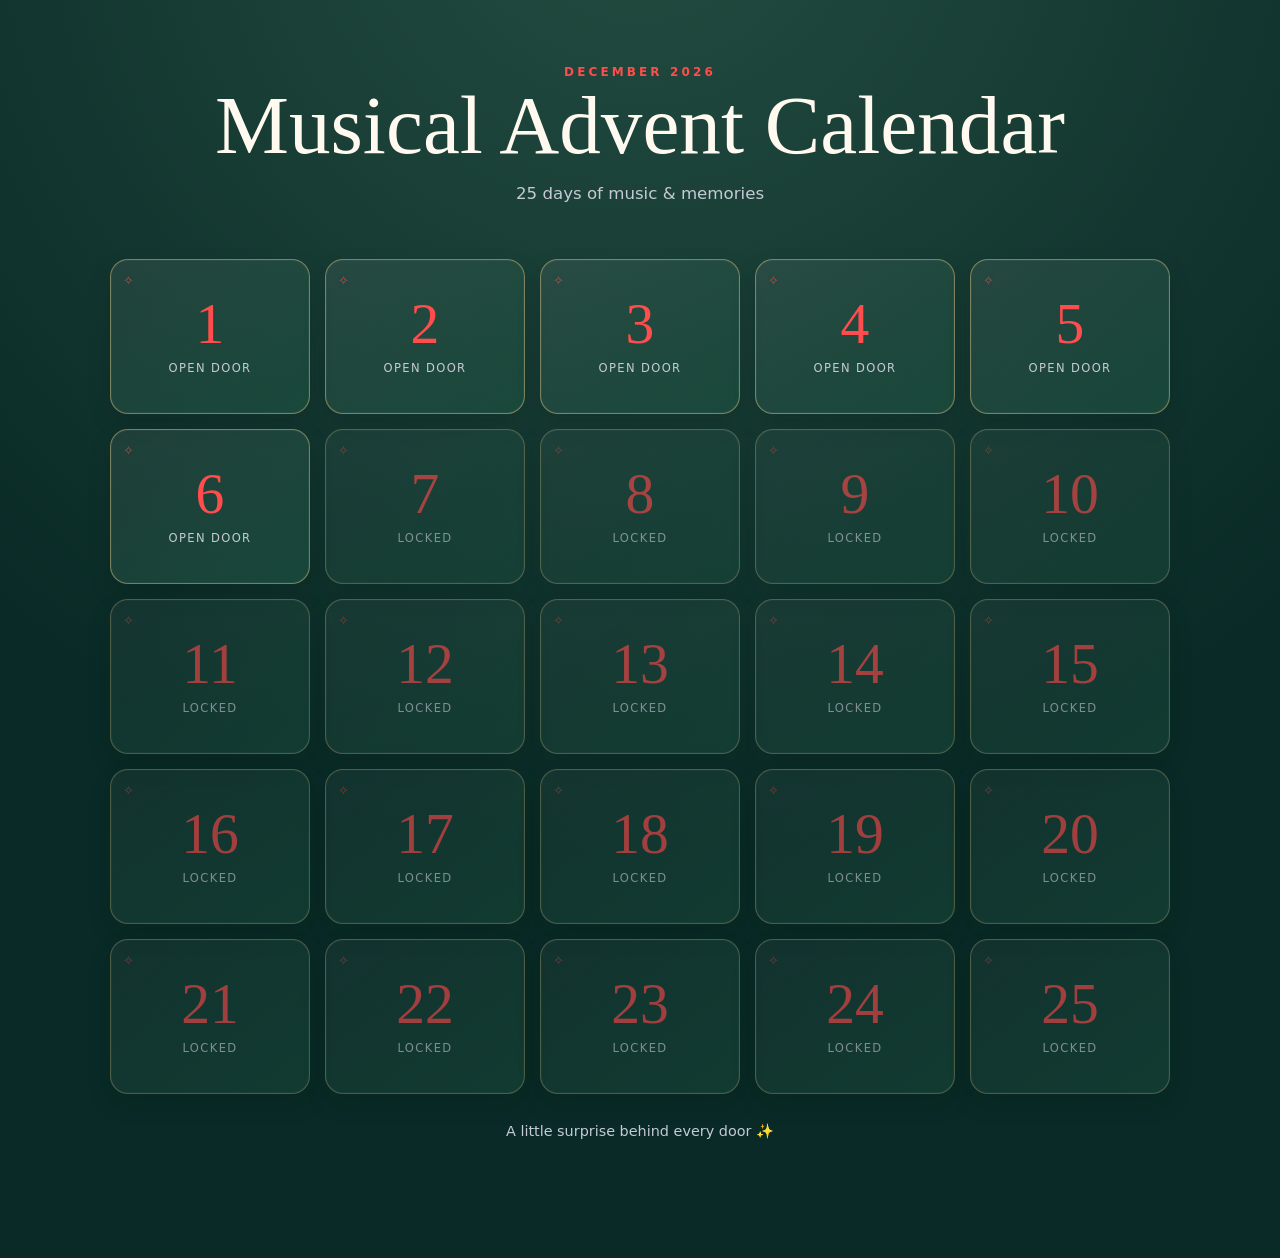
==== index.html @ 3d102e80 "Bust calendar playback script cache after mobile autoplay fix" ====
<!doctype html>
<html lang="en">
<head>
  <meta charset="utf-8"><meta name="viewport" content="width=device-width,initial-scale=1">
  <meta name="theme-color" content="#10182a"><meta name="description" content="A musical Advent calendar filled with music and memories.">
  <title>Musical Advent Calendar 2026</title><link rel="stylesheet" href="styles.css?v=20261111b">
</head>
<body>
  <div id="snow" class="snow" aria-hidden="true"></div>
  <aside id="preview-banner" class="hidden" style="position:relative;z-index:2;padding:12px 18px;text-align:center;background:#e9c88a;color:#141d2f;font-weight:700">🔓 Admin preview — all 25 doors unlocked. This does not affect the normal public calendar. <a href="index.html" style="color:#141d2f;text-decoration:underline;margin-left:12px">Exit preview</a></aside>
  <main class="wrap" id="main">
    <header class="masthead"><div class="eyebrow">December 2026</div><h1 id="calendar-title">Musical Advent Calendar</h1><p id="calendar-subtitle" class="subhead">25 days of music &amp; memories</p></header>
    <section class="calendar-wrap" aria-label="Advent calendar doors">
      <div id="calendar-grid" class="calendar-grid"></div>
      <p id="calendar-footer" class="calendar-footer">A little surprise behind every door ✨</p>
    </section>
  </main>
  <dialog id="door-dialog" class="dialog" aria-labelledby="dialog-title">
    <div class="dialog-inner"><div class="dialog-head"><div><div class="eyebrow" id="dialog-day">December</div><h2 id="dialog-title">Your surprise</h2></div><button class="close" id="close-door" aria-label="Close door">×</button></div>
      <img id="dialog-image" class="reveal-image hidden" alt="Door surprise"><div id="dialog-placeholder" class="placeholder-image hidden" aria-hidden="true">♫</div>
      <p class="reveal-message" id="dialog-message"></p><button class="btn hidden" id="door-play">♫ Play this song</button>
    </div>
  </dialog>
  <div id="nowplaying" class="nowplaying hidden" role="status"><span aria-hidden="true">♫</span><div class="track"><small class="muted">Now playing</small><div class="trackname" id="playing-title"></div><div class="seek-row"><span id="elapsed-time">0:00</span><input id="song-seek" type="range" min="0" max="100" step="0.1" value="0" aria-label="Seek within song"><span id="total-time">0:00</span></div></div><button id="toggle-play" aria-label="Pause or resume">❚❚</button><button id="stop-play" aria-label="Stop">×</button></div>
  <script src="calendar.js?v=20261111e" defer></script>
</body>
</html>
---- styles.css ----
:root{color-scheme:dark;--bg:#10182a;--bg2:#243859;--accent:#e9c88a;--ink:#fff9ef;--muted:#c6cad5;--panel:rgba(255,255,255,.09);--edge:rgba(255,255,255,.19);--door:rgba(24,42,68,.78);--radius:18px;--shadow:0 20px 55px rgba(0,0,0,.22)}
*{box-sizing:border-box}html{min-height:100%}body{min-height:100vh;margin:0;color:var(--ink);background:radial-gradient(circle at 50% -10%,var(--bg2),var(--bg) 64%);font-family:system-ui,-apple-system,BlinkMacSystemFont,"Segoe UI",sans-serif;line-height:1.45}button,input,select,textarea{font:inherit}button{cursor:pointer}a{color:var(--accent)}.hidden{display:none!important}.wrap{width:min(1060px,calc(100% - 32px));margin:auto}.masthead{text-align:center;padding:64px 0 24px}.eyebrow{text-transform:uppercase;letter-spacing:.26em;font-size:.75rem;font-weight:650;color:var(--accent)}h1,h2,h3,p{margin-top:0}h1{font-family:Georgia,Times,serif;font-size:clamp(2.5rem,7vw,5.2rem);font-weight:500;line-height:1.07;margin-bottom:12px}h2{font-size:1.25rem}h3{font-size:1rem}.subhead{max-width:600px;margin:auto;color:var(--muted);font-size:1.04rem}.calendar-wrap{padding:28px 0 90px}.calendar-grid{display:grid;grid-template-columns:repeat(5,minmax(0,1fr));gap:15px}
.door{position:relative;border:1px solid rgba(233,200,138,.46);border-radius:var(--radius);background:linear-gradient(145deg,rgba(255,255,255,.07),var(--door));min-height:155px;color:var(--ink);box-shadow:inset 0 0 0 1px rgba(255,255,255,.04),0 10px 24px rgba(0,0,0,.12);overflow:hidden;display:flex;flex-direction:column;align-items:center;justify-content:center;gap:8px;transition:transform .2s ease,border-color .2s ease}.door::before{content:"✧";position:absolute;top:12px;left:12px;color:var(--accent);font-size:13px;opacity:.7}.door:hover{transform:translateY(-3px);border-color:var(--accent)}.door:focus-visible,.btn:focus-visible,button:focus-visible,a:focus-visible{outline:3px solid var(--accent);outline-offset:3px}.door-number{font:500 clamp(2rem,5vw,3.6rem)/1 Georgia,serif;color:var(--accent)}.door-word{font-size:.72rem;text-transform:uppercase;letter-spacing:.12em;color:var(--muted)}.door.locked{opacity:.62;cursor:not-allowed}.door.locked:hover{transform:none}.door.opened{background:linear-gradient(155deg,rgba(227,195,132,.19),rgba(255,255,255,.09))}.door.opened:after{content:"✓";position:absolute;top:8px;right:12px;font-size:.85rem;color:var(--accent)}.layout-staggered .door:nth-child(4n+2){transform:translateY(10px)}.shape-square .door{--radius:3px}.shape-pill .door{--radius:42px}.calendar-footer{text-align:center;color:var(--muted);font-size:.9rem;margin:27px auto}
.softcard{background:var(--panel);border:1px solid var(--edge);border-radius:18px;box-shadow:var(--shadow)}.dialog{border:1px solid var(--edge);background:#17243a;color:var(--ink);border-radius:22px;width:min(540px,calc(100vw - 28px));max-height:calc(100dvh - 30px);overflow:auto;padding:0;box-shadow:0 30px 80px rgba(0,0,0,.55)}.dialog::backdrop{background:rgba(1,8,19,.76);backdrop-filter:blur(5px)}.dialog-inner{padding:30px}.dialog-head{display:flex;align-items:start;justify-content:space-between;gap:14px}.dialog-head h2{font:500 2rem/1.1 Georgia,serif;margin-bottom:10px}.close{border:1px solid var(--edge);background:rgba(255,255,255,.08);color:var(--ink);width:37px;height:37px;border-radius:50%;font-size:1.35rem;flex-shrink:0}.reveal-image{width:100%;max-height:360px;object-fit:contain;background:rgba(255,255,255,.035);border-radius:12px;margin:14px 0}.placeholder-image{min-height:190px;border:1px dashed var(--edge);border-radius:12px;display:grid;place-items:center;color:var(--muted);font-size:3rem;margin:14px 0}.reveal-message{font-size:1rem;color:var(--muted);white-space:pre-wrap}.btn{display:inline-flex;gap:8px;justify-content:center;align-items:center;border:1px solid rgba(233,200,138,.65);color:#131b2e;background:var(--accent);padding:11px 16px;border-radius:12px;font-weight:700;text-decoration:none}.btn:disabled{opacity:.45;cursor:not-allowed}.btn.ghost{background:transparent;color:var(--ink);border-color:var(--edge)}.btn.small{padding:8px 12px;font-size:.85rem}.nowplaying{position:fixed;z-index:40;left:50%;bottom:14px;transform:translateX(-50%);width:min(600px,calc(100% - 24px));padding:12px 15px;display:flex;align-items:center;gap:12px;background:#1c2a40;border:1px solid var(--edge);border-radius:15px;box-shadow:var(--shadow)}.nowplaying .track{flex:1;min-width:0}.trackname{white-space:nowrap;overflow:hidden;text-overflow:ellipsis}.nowplaying button{border:1px solid var(--edge);background:transparent;color:var(--ink);border-radius:9px;padding:7px 10px}.snow{position:fixed;inset:0;pointer-events:none;z-index:1;overflow:hidden}.snow span{position:absolute;top:-20px;color:#fff;opacity:.65;animation:fall linear infinite;text-shadow:0 0 8px rgba(255,255,255,.3)}@keyframes fall{to{transform:translate3d(24px,110vh,0)}}@media(prefers-reduced-motion:reduce){*,*:before,*:after{animation-duration:.01ms!important;transition:none!important}}
.editor-page{background:#111927}.editor-header{padding:15px max(20px,calc((100vw - 1440px)/2));border-bottom:1px solid var(--edge);display:flex;justify-content:space-between;align-items:center;gap:16px;background:#19263a}.brand{font:500 1.4rem Georgia,serif}.editor-shell{max-width:1440px;margin:0 auto;padding:22px;display:grid;grid-template-columns:minmax(330px,430px) minmax(0,1fr);gap:22px;align-items:start}.editor-panel{padding:22px}.editor-panel h2{margin:0 0 17px}.tabs{display:flex;flex-wrap:wrap;gap:6px;margin-bottom:18px}.tab{background:transparent;color:var(--muted);border:1px solid var(--edge);border-radius:9px;padding:8px 13px}.tab.active{background:rgba(233,200,138,.15);color:var(--accent);border-color:var(--accent)}.field{display:block;margin:15px 0}.field>span,.field>label{display:block;font-size:.85rem;font-weight:650;margin-bottom:6px}.field input:not([type=checkbox]),.field select,.field textarea{display:block;width:100%;background:#0d1728;border:1px solid rgba(255,255,255,.25);border-radius:9px;color:#fff;padding:10px 11px;outline:none}.field textarea{min-height:90px;resize:vertical}.field input:focus,.field select:focus,.field textarea:focus{border-color:var(--accent)}.row{display:flex;align-items:center;gap:10px}.row.wraprow{flex-wrap:wrap}.row.split{justify-content:space-between}.row>*{min-width:0}.two{display:grid;grid-template-columns:1fr 1fr;gap:10px}.hint,.muted{font-size:.85rem;color:var(--muted)}.hint{margin:7px 0 0}.status{min-height:22px;font-size:.86rem;color:var(--muted)}.status.good{color:#b2e5c4}.status.bad{color:#ffb4a9}.section{border-top:1px solid var(--edge);padding-top:17px;margin-top:17px}.editor-preview{position:sticky;top:14px;min-width:0;padding:21px}.editor-preview .masthead{padding:18px 0}.editor-preview h1{font-size:clamp(1.5rem,3.3vw,3.3rem)}.editor-preview .calendar-grid{gap:9px}.editor-preview .door{min-height:93px;border-radius:calc(var(--radius) * .75)}.editor-preview .door-number{font-size:clamp(1.3rem,3vw,2rem)}.editor-preview .door-word{font-size:.58rem}.editor-preview .door::before{top:5px;left:7px}.editor-preview .calendar-wrap{padding:12px 0}.editor-preview .calendar-footer{margin:15px 0}.editor-preview .calendar-grid .door.selected{outline:2px solid var(--accent);outline-offset:2px}.editor-preview .layout-staggered .door:nth-child(4n+2){transform:translateY(5px)}.media-item{display:flex;align-items:center;gap:10px;padding:10px;border:1px solid var(--edge);border-radius:10px;margin-bottom:8px;background:rgba(255,255,255,.035)}.media-item img{width:46px;height:46px;object-fit:cover;border-radius:6px}.media-item .label{flex:1;min-width:0;overflow-wrap:anywhere}.media-item small{display:block;color:var(--muted)}.progress{border:1px solid var(--edge);border-radius:12px;padding:11px;margin:13px 0;color:var(--muted)}.dot{display:inline-block;width:9px;height:9px;border-radius:50%;background:#95a3b7;margin-right:7px}.dot.ok{background:#70d19a}.btnrow{display:flex;gap:8px;flex-wrap:wrap}.filepicker{margin:12px 0}.filepicker input{width:100%;max-width:100%;font-size:.9rem}.cap{font-size:.7rem;text-transform:uppercase;letter-spacing:.14em;color:var(--accent);font-weight:700}.previewbox{border-radius:12px;min-height:170px;display:grid;place-items:center;border:1px dashed var(--edge);margin:12px 0;overflow:hidden}.previewbox img{max-width:100%;max-height:240px;object-fit:contain}.previewbox .empty{padding:20px;text-align:center;color:var(--muted)}.editor-header .muted{display:block}.colour{height:43px;width:100%;padding:2px!important}footer.editor-foot{padding:20px;text-align:center;color:var(--muted);font-size:.8rem}.pill{border-radius:20px;border:1px solid var(--edge);padding:4px 9px;color:var(--muted);font-size:.72rem}.note-row{margin:10px 0}.editor-door-caption{color:var(--muted);font-size:.8rem}
@media(max-width:950px){.editor-shell{grid-template-columns:1fr}.editor-preview{position:static;order:-1}.editor-preview .door{min-height:90px}}@media(max-width:600px){.calendar-grid{gap:8px}.door{min-height:103px;gap:5px}.door::before{top:6px;left:7px;font-size:10px}.door-word{font-size:.59rem;letter-spacing:.05em}.door-number{font-size:1.95rem}.masthead{padding:45px 0 17px}.editor-header{align-items:start;flex-direction:column}.editor-shell{padding:12px;gap:12px}.editor-panel,.editor-preview{padding:14px}.editor-preview .door{min-height:65px}.editor-preview .door-number{font-size:1.5rem}.editor-preview .door-word{display:none}.dialog-inner{padding:21px}}
/* An opened Advent door reveals the assigned photograph as its tile. */
.door.photo-revealed{background:#10182a;isolation:isolate}
.door-thumbnail{position:absolute;inset:0;width:100%;height:100%;object-fit:cover;z-index:-1}
.door.photo-revealed::before{display:none}
.door.photo-revealed::after{content:none}
.door.photo-revealed .door-number{position:absolute;top:7px;left:9px;z-index:1;font:700 1rem/1 system-ui,sans-serif;color:#fff;text-shadow:0 1px 5px #000,0 0 2px #000}
.door.photo-revealed .door-word{position:absolute;bottom:0;left:0;right:0;padding:20px 4px 7px;text-align:center;color:#fff;background:linear-gradient(transparent,rgba(0,0,0,.72));text-shadow:0 1px 3px #000}

.seek-row{display:flex;align-items:center;gap:8px;margin-top:5px;font-size:.72rem;color:var(--muted);font-variant-numeric:tabular-nums}.seek-row input[type=range]{width:100%;min-width:40px;flex:1;accent-color:var(--accent);cursor:pointer}.seek-row input[type=range]:disabled{opacity:.4;cursor:default}.nowplaying .track{min-width:0}@media(max-width:600px){.nowplaying{gap:8px;padding:10px}.nowplaying button{padding:8px}.seek-row{gap:5px}}
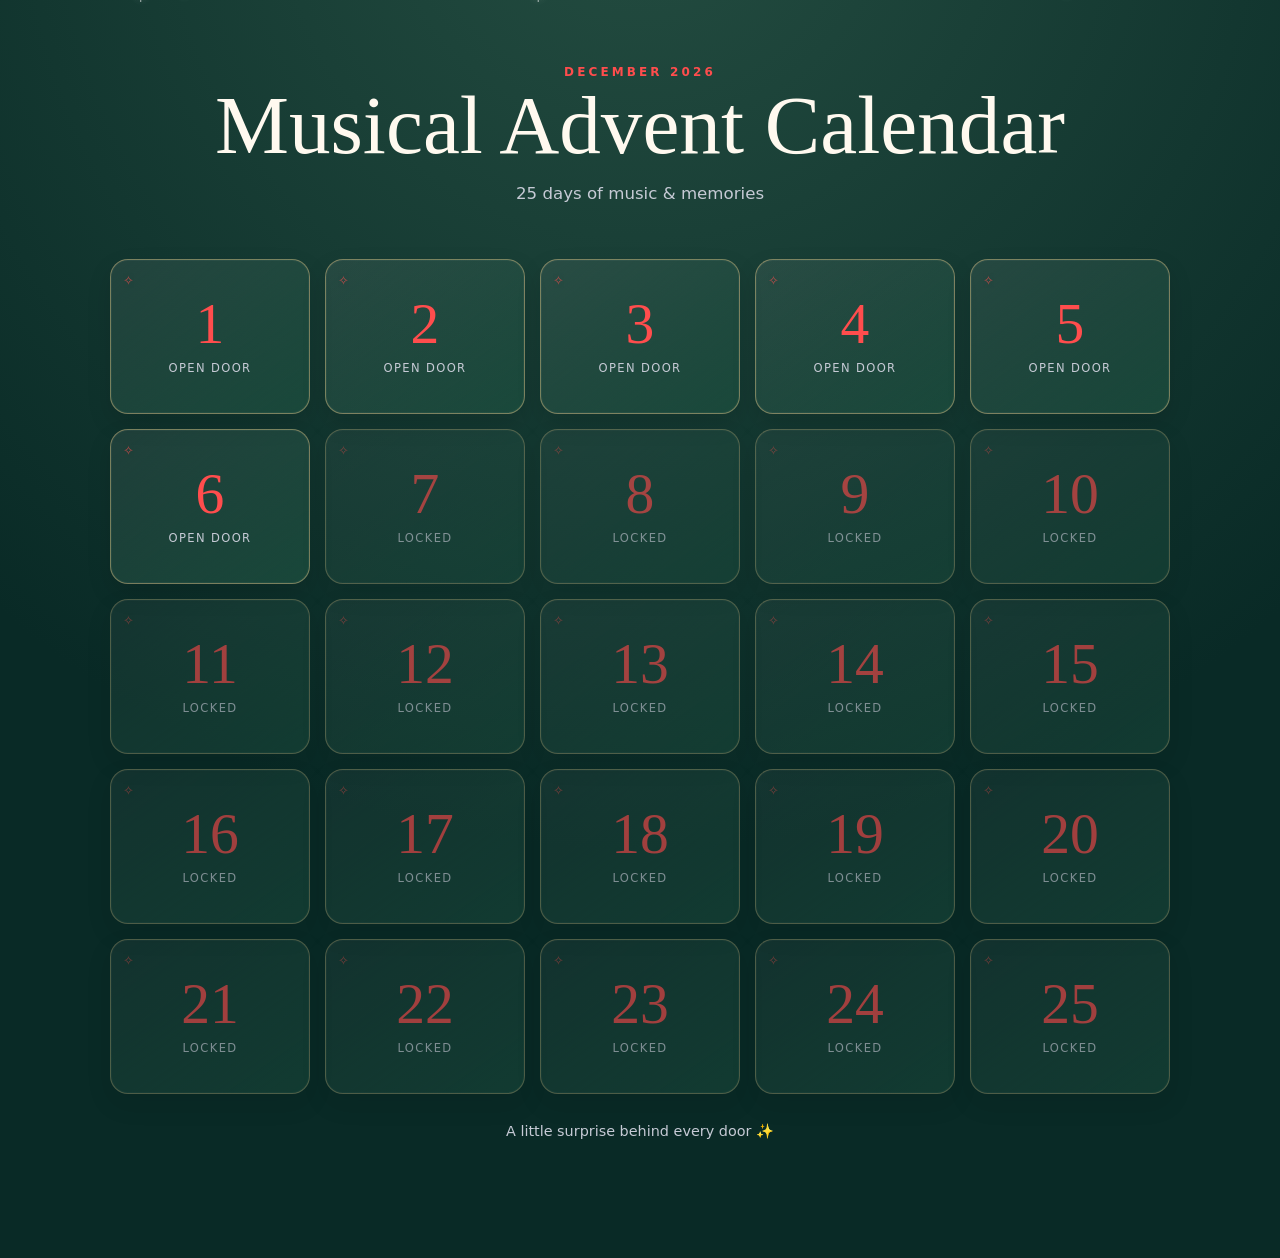
==== commit 8f0f4821: "Refresh calendar assets for optional image background support" ====
--- a/index.html
+++ b/index.html
@@ -3,7 +3,7 @@
 <head>
   <meta charset="utf-8"><meta name="viewport" content="width=device-width,initial-scale=1">
   <meta name="theme-color" content="#10182a"><meta name="description" content="A musical Advent calendar filled with music and memories.">
-  <title>Musical Advent Calendar 2026</title><link rel="stylesheet" href="styles.css?v=20261111b">
+  <title>Musical Advent Calendar 2026</title><link rel="stylesheet" href="styles.css?v=20261111background1">
 </head>
 <body>
   <div id="snow" class="snow" aria-hidden="true"></div>
@@ -16,12 +16,12 @@
     </section>
   </main>
   <dialog id="door-dialog" class="dialog" aria-labelledby="dialog-title">
-    <div class="dialog-inner"><div class="dialog-head"><div><div class="eyebrow" id="dialog-day">December</div><h2 id="dialog-title">Your surprise</h2></div><button class="close" id="close-door" aria-label="Close door">×</button></div>
+    <div class="dialog-inner"><div class="dialog-head"><div><h2 id="dialog-title">Your surprise</h2></div><button class="close" id="close-door" aria-label="Close door">×</button></div>
       <img id="dialog-image" class="reveal-image hidden" alt="Door surprise"><div id="dialog-placeholder" class="placeholder-image hidden" aria-hidden="true">♫</div>
-      <p class="reveal-message" id="dialog-message"></p><button class="btn hidden" id="door-play">♫ Play this song</button>
+      <p class="reveal-message" id="dialog-message"></p><p class="reveal-song" id="dialog-song-title"></p><p class="reveal-artist" id="dialog-artist"></p>
     </div>
   </dialog>
-  <div id="nowplaying" class="nowplaying hidden" role="status"><span aria-hidden="true">♫</span><div class="track"><small class="muted">Now playing</small><div class="trackname" id="playing-title"></div><div class="seek-row"><span id="elapsed-time">0:00</span><input id="song-seek" type="range" min="0" max="100" step="0.1" value="0" aria-label="Seek within song"><span id="total-time">0:00</span></div></div><button id="toggle-play" aria-label="Pause or resume">❚❚</button><button id="stop-play" aria-label="Stop">×</button></div>
-  <script src="calendar.js?v=20261111e" defer></script>
+  <div id="nowplaying" class="nowplaying hidden" role="status"><span aria-hidden="true">♫</span><div class="track"><small class="muted">Now playing</small><div class="trackname" id="playing-title"></div><small class="muted" id="playing-artist"></small><div class="seek-row"><span id="elapsed-time">0:00</span><input id="song-seek" type="range" min="0" max="100" step="0.1" value="0" aria-label="Seek within song"><span id="total-time">0:00</span></div></div><button id="toggle-play" aria-label="Pause or resume">❚❚</button><button id="stop-play" aria-label="Stop">×</button></div>
+  <script src="calendar.js?v=20261111background1" defer></script>
 </body>
 </html>
--- a/styles.css
+++ b/styles.css
@@ -1,7 +1,7 @@
 :root{color-scheme:dark;--bg:#10182a;--bg2:#243859;--accent:#e9c88a;--ink:#fff9ef;--muted:#c6cad5;--panel:rgba(255,255,255,.09);--edge:rgba(255,255,255,.19);--door:rgba(24,42,68,.78);--radius:18px;--shadow:0 20px 55px rgba(0,0,0,.22)}
 *{box-sizing:border-box}html{min-height:100%}body{min-height:100vh;margin:0;color:var(--ink);background:radial-gradient(circle at 50% -10%,var(--bg2),var(--bg) 64%);font-family:system-ui,-apple-system,BlinkMacSystemFont,"Segoe UI",sans-serif;line-height:1.45}button,input,select,textarea{font:inherit}button{cursor:pointer}a{color:var(--accent)}.hidden{display:none!important}.wrap{width:min(1060px,calc(100% - 32px));margin:auto}.masthead{text-align:center;padding:64px 0 24px}.eyebrow{text-transform:uppercase;letter-spacing:.26em;font-size:.75rem;font-weight:650;color:var(--accent)}h1,h2,h3,p{margin-top:0}h1{font-family:Georgia,Times,serif;font-size:clamp(2.5rem,7vw,5.2rem);font-weight:500;line-height:1.07;margin-bottom:12px}h2{font-size:1.25rem}h3{font-size:1rem}.subhead{max-width:600px;margin:auto;color:var(--muted);font-size:1.04rem}.calendar-wrap{padding:28px 0 90px}.calendar-grid{display:grid;grid-template-columns:repeat(5,minmax(0,1fr));gap:15px}
 .door{position:relative;border:1px solid rgba(233,200,138,.46);border-radius:var(--radius);background:linear-gradient(145deg,rgba(255,255,255,.07),var(--door));min-height:155px;color:var(--ink);box-shadow:inset 0 0 0 1px rgba(255,255,255,.04),0 10px 24px rgba(0,0,0,.12);overflow:hidden;display:flex;flex-direction:column;align-items:center;justify-content:center;gap:8px;transition:transform .2s ease,border-color .2s ease}.door::before{content:"✧";position:absolute;top:12px;left:12px;color:var(--accent);font-size:13px;opacity:.7}.door:hover{transform:translateY(-3px);border-color:var(--accent)}.door:focus-visible,.btn:focus-visible,button:focus-visible,a:focus-visible{outline:3px solid var(--accent);outline-offset:3px}.door-number{font:500 clamp(2rem,5vw,3.6rem)/1 Georgia,serif;color:var(--accent)}.door-word{font-size:.72rem;text-transform:uppercase;letter-spacing:.12em;color:var(--muted)}.door.locked{opacity:.62;cursor:not-allowed}.door.locked:hover{transform:none}.door.opened{background:linear-gradient(155deg,rgba(227,195,132,.19),rgba(255,255,255,.09))}.door.opened:after{content:"✓";position:absolute;top:8px;right:12px;font-size:.85rem;color:var(--accent)}.layout-staggered .door:nth-child(4n+2){transform:translateY(10px)}.shape-square .door{--radius:3px}.shape-pill .door{--radius:42px}.calendar-footer{text-align:center;color:var(--muted);font-size:.9rem;margin:27px auto}
-.softcard{background:var(--panel);border:1px solid var(--edge);border-radius:18px;box-shadow:var(--shadow)}.dialog{border:1px solid var(--edge);background:#17243a;color:var(--ink);border-radius:22px;width:min(540px,calc(100vw - 28px));max-height:calc(100dvh - 30px);overflow:auto;padding:0;box-shadow:0 30px 80px rgba(0,0,0,.55)}.dialog::backdrop{background:rgba(1,8,19,.76);backdrop-filter:blur(5px)}.dialog-inner{padding:30px}.dialog-head{display:flex;align-items:start;justify-content:space-between;gap:14px}.dialog-head h2{font:500 2rem/1.1 Georgia,serif;margin-bottom:10px}.close{border:1px solid var(--edge);background:rgba(255,255,255,.08);color:var(--ink);width:37px;height:37px;border-radius:50%;font-size:1.35rem;flex-shrink:0}.reveal-image{width:100%;max-height:360px;object-fit:contain;background:rgba(255,255,255,.035);border-radius:12px;margin:14px 0}.placeholder-image{min-height:190px;border:1px dashed var(--edge);border-radius:12px;display:grid;place-items:center;color:var(--muted);font-size:3rem;margin:14px 0}.reveal-message{font-size:1rem;color:var(--muted);white-space:pre-wrap}.btn{display:inline-flex;gap:8px;justify-content:center;align-items:center;border:1px solid rgba(233,200,138,.65);color:#131b2e;background:var(--accent);padding:11px 16px;border-radius:12px;font-weight:700;text-decoration:none}.btn:disabled{opacity:.45;cursor:not-allowed}.btn.ghost{background:transparent;color:var(--ink);border-color:var(--edge)}.btn.small{padding:8px 12px;font-size:.85rem}.nowplaying{position:fixed;z-index:40;left:50%;bottom:14px;transform:translateX(-50%);width:min(600px,calc(100% - 24px));padding:12px 15px;display:flex;align-items:center;gap:12px;background:#1c2a40;border:1px solid var(--edge);border-radius:15px;box-shadow:var(--shadow)}.nowplaying .track{flex:1;min-width:0}.trackname{white-space:nowrap;overflow:hidden;text-overflow:ellipsis}.nowplaying button{border:1px solid var(--edge);background:transparent;color:var(--ink);border-radius:9px;padding:7px 10px}.snow{position:fixed;inset:0;pointer-events:none;z-index:1;overflow:hidden}.snow span{position:absolute;top:-20px;color:#fff;opacity:.65;animation:fall linear infinite;text-shadow:0 0 8px rgba(255,255,255,.3)}@keyframes fall{to{transform:translate3d(24px,110vh,0)}}@media(prefers-reduced-motion:reduce){*,*:before,*:after{animation-duration:.01ms!important;transition:none!important}}
+.softcard{background:var(--panel);border:1px solid var(--edge);border-radius:18px;box-shadow:var(--shadow)}.dialog{border:1px solid var(--edge);background:#17243a;color:var(--ink);border-radius:22px;width:min(540px,calc(100vw - 28px));max-height:calc(100dvh - 30px);overflow:auto;padding:0;box-shadow:0 30px 80px rgba(0,0,0,.55)}.dialog::backdrop{background:rgba(1,8,19,.76);backdrop-filter:blur(5px)}.dialog-inner{padding:30px}.dialog-head{display:flex;align-items:start;justify-content:space-between;gap:14px}.dialog-head h2{font:500 2rem/1.1 Georgia,serif;margin-bottom:10px}.close{border:1px solid var(--edge);background:rgba(255,255,255,.08);color:var(--ink);width:37px;height:37px;border-radius:50%;font-size:1.35rem;flex-shrink:0}.reveal-image{width:100%;max-height:360px;object-fit:contain;background:rgba(255,255,255,.035);border-radius:12px;margin:14px 0}.placeholder-image{min-height:190px;border:1px dashed var(--edge);border-radius:12px;display:grid;place-items:center;color:var(--muted);font-size:3rem;margin:14px 0}.reveal-message{font-size:1rem;color:var(--muted);text-align:center;margin:8px 0 6px}.reveal-song{font:500 1.4rem/1.2 Georgia,serif;text-align:center;margin:5px 0}.reveal-artist{font-size:1rem;color:var(--muted);text-align:center;margin:4px 0 8px}.btn{display:inline-flex;gap:8px;justify-content:center;align-items:center;border:1px solid rgba(233,200,138,.65);color:#131b2e;background:var(--accent);padding:11px 16px;border-radius:12px;font-weight:700;text-decoration:none}.btn:disabled{opacity:.45;cursor:not-allowed}.btn.ghost{background:transparent;color:var(--ink);border-color:var(--edge)}.btn.small{padding:8px 12px;font-size:.85rem}.nowplaying{position:fixed;z-index:40;left:50%;bottom:14px;transform:translateX(-50%);width:min(600px,calc(100% - 24px));padding:12px 15px;display:flex;align-items:center;gap:12px;background:#1c2a40;border:1px solid var(--edge);border-radius:15px;box-shadow:var(--shadow)}.nowplaying .track{flex:1;min-width:0}.trackname{white-space:nowrap;overflow:hidden;text-overflow:ellipsis}.nowplaying button{border:1px solid var(--edge);background:transparent;color:var(--ink);border-radius:9px;padding:7px 10px}.snow{position:fixed;inset:0;pointer-events:none;z-index:1;overflow:hidden}.snow span{position:absolute;top:-20px;color:#fff;opacity:.65;animation:fall linear infinite;text-shadow:0 0 8px rgba(255,255,255,.3)}@keyframes fall{to{transform:translate3d(24px,110vh,0)}}@media(prefers-reduced-motion:reduce){*,*:before,*:after{animation-duration:.01ms!important;transition:none!important}}
 .editor-page{background:#111927}.editor-header{padding:15px max(20px,calc((100vw - 1440px)/2));border-bottom:1px solid var(--edge);display:flex;justify-content:space-between;align-items:center;gap:16px;background:#19263a}.brand{font:500 1.4rem Georgia,serif}.editor-shell{max-width:1440px;margin:0 auto;padding:22px;display:grid;grid-template-columns:minmax(330px,430px) minmax(0,1fr);gap:22px;align-items:start}.editor-panel{padding:22px}.editor-panel h2{margin:0 0 17px}.tabs{display:flex;flex-wrap:wrap;gap:6px;margin-bottom:18px}.tab{background:transparent;color:var(--muted);border:1px solid var(--edge);border-radius:9px;padding:8px 13px}.tab.active{background:rgba(233,200,138,.15);color:var(--accent);border-color:var(--accent)}.field{display:block;margin:15px 0}.field>span,.field>label{display:block;font-size:.85rem;font-weight:650;margin-bottom:6px}.field input:not([type=checkbox]),.field select,.field textarea{display:block;width:100%;background:#0d1728;border:1px solid rgba(255,255,255,.25);border-radius:9px;color:#fff;padding:10px 11px;outline:none}.field textarea{min-height:90px;resize:vertical}.field input:focus,.field select:focus,.field textarea:focus{border-color:var(--accent)}.row{display:flex;align-items:center;gap:10px}.row.wraprow{flex-wrap:wrap}.row.split{justify-content:space-between}.row>*{min-width:0}.two{display:grid;grid-template-columns:1fr 1fr;gap:10px}.hint,.muted{font-size:.85rem;color:var(--muted)}.hint{margin:7px 0 0}.status{min-height:22px;font-size:.86rem;color:var(--muted)}.status.good{color:#b2e5c4}.status.bad{color:#ffb4a9}.section{border-top:1px solid var(--edge);padding-top:17px;margin-top:17px}.editor-preview{position:sticky;top:14px;min-width:0;padding:21px}.editor-preview .masthead{padding:18px 0}.editor-preview h1{font-size:clamp(1.5rem,3.3vw,3.3rem)}.editor-preview .calendar-grid{gap:9px}.editor-preview .door{min-height:93px;border-radius:calc(var(--radius) * .75)}.editor-preview .door-number{font-size:clamp(1.3rem,3vw,2rem)}.editor-preview .door-word{font-size:.58rem}.editor-preview .door::before{top:5px;left:7px}.editor-preview .calendar-wrap{padding:12px 0}.editor-preview .calendar-footer{margin:15px 0}.editor-preview .calendar-grid .door.selected{outline:2px solid var(--accent);outline-offset:2px}.editor-preview .layout-staggered .door:nth-child(4n+2){transform:translateY(5px)}.media-item{display:flex;align-items:center;gap:10px;padding:10px;border:1px solid var(--edge);border-radius:10px;margin-bottom:8px;background:rgba(255,255,255,.035)}.media-item img{width:46px;height:46px;object-fit:cover;border-radius:6px}.media-item .label{flex:1;min-width:0;overflow-wrap:anywhere}.media-item small{display:block;color:var(--muted)}.progress{border:1px solid var(--edge);border-radius:12px;padding:11px;margin:13px 0;color:var(--muted)}.dot{display:inline-block;width:9px;height:9px;border-radius:50%;background:#95a3b7;margin-right:7px}.dot.ok{background:#70d19a}.btnrow{display:flex;gap:8px;flex-wrap:wrap}.filepicker{margin:12px 0}.filepicker input{width:100%;max-width:100%;font-size:.9rem}.cap{font-size:.7rem;text-transform:uppercase;letter-spacing:.14em;color:var(--accent);font-weight:700}.previewbox{border-radius:12px;min-height:170px;display:grid;place-items:center;border:1px dashed var(--edge);margin:12px 0;overflow:hidden}.previewbox img{max-width:100%;max-height:240px;object-fit:contain}.previewbox .empty{padding:20px;text-align:center;color:var(--muted)}.editor-header .muted{display:block}.colour{height:43px;width:100%;padding:2px!important}footer.editor-foot{padding:20px;text-align:center;color:var(--muted);font-size:.8rem}.pill{border-radius:20px;border:1px solid var(--edge);padding:4px 9px;color:var(--muted);font-size:.72rem}.note-row{margin:10px 0}.editor-door-caption{color:var(--muted);font-size:.8rem}
 @media(max-width:950px){.editor-shell{grid-template-columns:1fr}.editor-preview{position:static;order:-1}.editor-preview .door{min-height:90px}}@media(max-width:600px){.calendar-grid{gap:8px}.door{min-height:103px;gap:5px}.door::before{top:6px;left:7px;font-size:10px}.door-word{font-size:.59rem;letter-spacing:.05em}.door-number{font-size:1.95rem}.masthead{padding:45px 0 17px}.editor-header{align-items:start;flex-direction:column}.editor-shell{padding:12px;gap:12px}.editor-panel,.editor-preview{padding:14px}.editor-preview .door{min-height:65px}.editor-preview .door-number{font-size:1.5rem}.editor-preview .door-word{display:none}.dialog-inner{padding:21px}}
 /* An opened Advent door reveals the assigned photograph as its tile. */
@@ -12,4 +12,7 @@
 .door.photo-revealed .door-number{position:absolute;top:7px;left:9px;z-index:1;font:700 1rem/1 system-ui,sans-serif;color:#fff;text-shadow:0 1px 5px #000,0 0 2px #000}
 .door.photo-revealed .door-word{position:absolute;bottom:0;left:0;right:0;padding:20px 4px 7px;text-align:center;color:#fff;background:linear-gradient(transparent,rgba(0,0,0,.72));text-shadow:0 1px 3px #000}
 
+.background-image-choice{display:flex;align-items:center;gap:12px;margin:8px 0 14px;min-height:55px;min-width:0;overflow-wrap:anywhere}
+.background-image-thumb{width:92px;height:60px;flex-shrink:0;object-fit:cover;border-radius:9px;border:1px solid var(--edge)}
+.media-kind-tabs{margin:12px 0 15px}
 .seek-row{display:flex;align-items:center;gap:8px;margin-top:5px;font-size:.72rem;color:var(--muted);font-variant-numeric:tabular-nums}.seek-row input[type=range]{width:100%;min-width:40px;flex:1;accent-color:var(--accent);cursor:pointer}.seek-row input[type=range]:disabled{opacity:.4;cursor:default}.nowplaying .track{min-width:0}@media(max-width:600px){.nowplaying{gap:8px;padding:10px}.nowplaying button{padding:8px}.seek-row{gap:5px}}
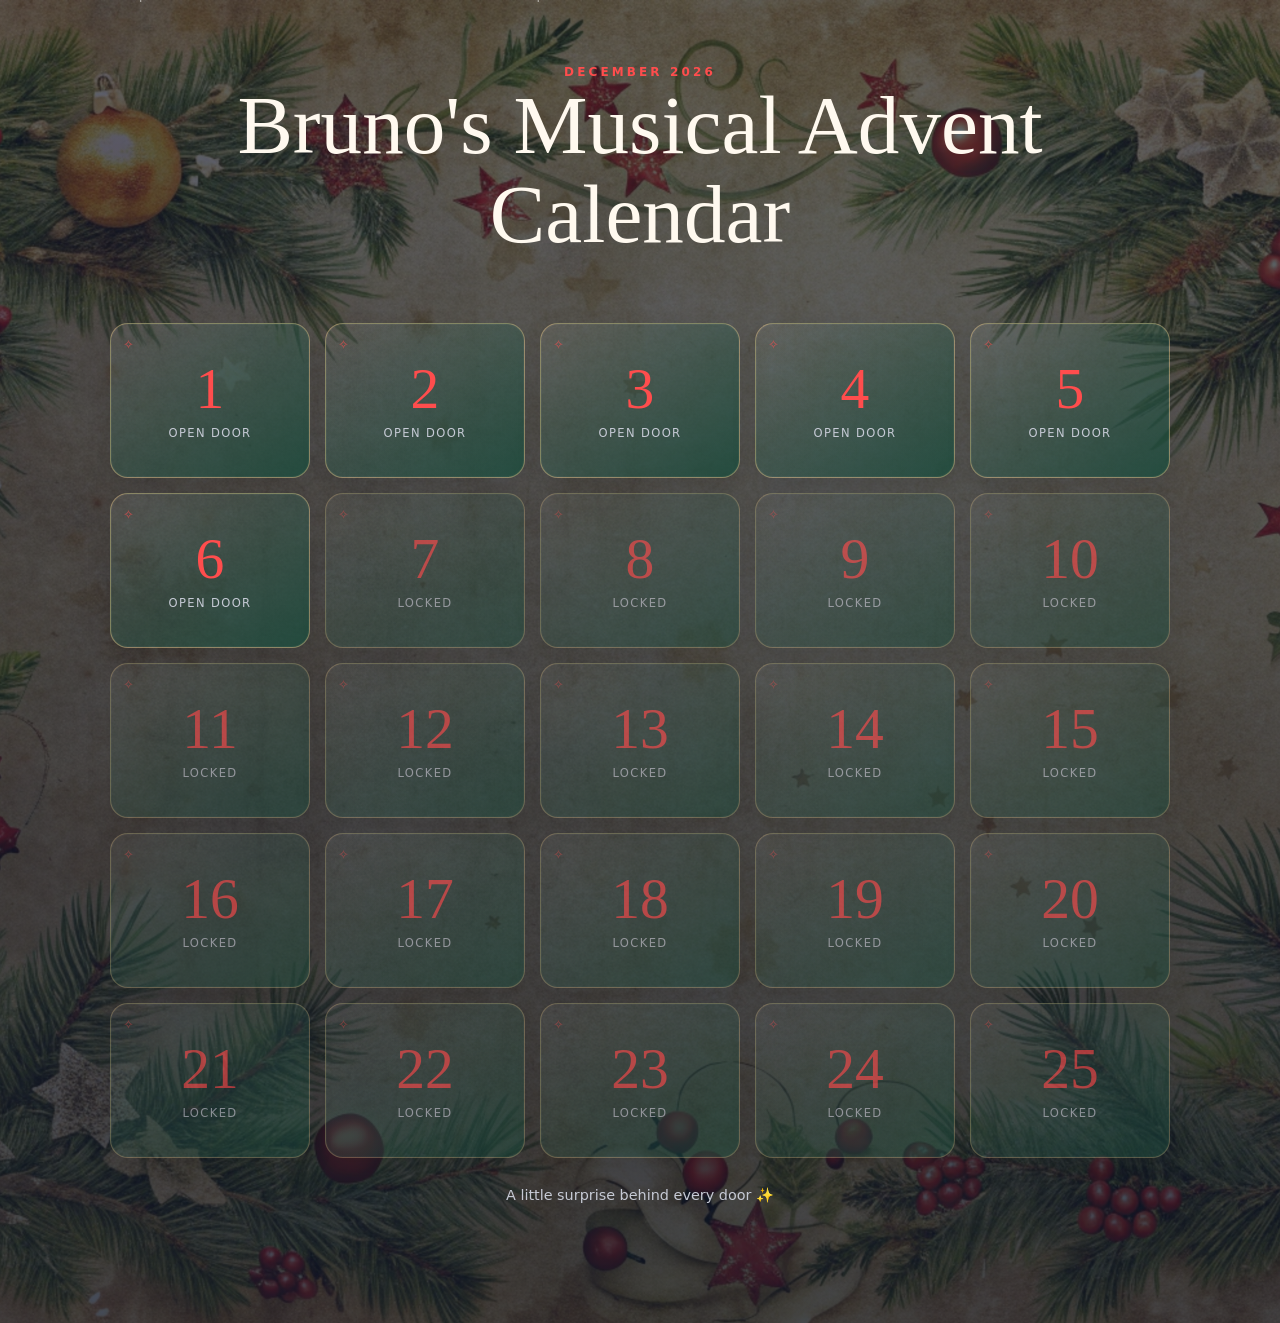
==== commit d17eafce: "Prevent default subtitle flashing before calendar loads" ====
--- a/index.html
+++ b/index.html
@@ -9,7 +9,7 @@
   <div id="snow" class="snow" aria-hidden="true"></div>
   <aside id="preview-banner" class="hidden" style="position:relative;z-index:2;padding:12px 18px;text-align:center;background:#e9c88a;color:#141d2f;font-weight:700">🔓 Admin preview — all 25 doors unlocked. This does not affect the normal public calendar. <a href="index.html" style="color:#141d2f;text-decoration:underline;margin-left:12px">Exit preview</a></aside>
   <main class="wrap" id="main">
-    <header class="masthead"><div class="eyebrow">December 2026</div><h1 id="calendar-title">Musical Advent Calendar</h1><p id="calendar-subtitle" class="subhead">25 days of music &amp; memories</p></header>
+    <header class="masthead"><div class="eyebrow">December 2026</div><h1 id="calendar-title">Musical Advent Calendar</h1><p id="calendar-subtitle" class="subhead hidden"></p></header>
     <section class="calendar-wrap" aria-label="Advent calendar doors">
       <div id="calendar-grid" class="calendar-grid"></div>
       <p id="calendar-footer" class="calendar-footer">A little surprise behind every door ✨</p>
@@ -22,6 +22,6 @@
     </div>
   </dialog>
   <div id="nowplaying" class="nowplaying hidden" role="status"><span aria-hidden="true">♫</span><div class="track"><small class="muted">Now playing</small><div class="trackname" id="playing-title"></div><small class="muted" id="playing-artist"></small><div class="seek-row"><span id="elapsed-time">0:00</span><input id="song-seek" type="range" min="0" max="100" step="0.1" value="0" aria-label="Seek within song"><span id="total-time">0:00</span></div></div><button id="toggle-play" aria-label="Pause or resume">❚❚</button><button id="stop-play" aria-label="Stop">×</button></div>
-  <script src="calendar.js?v=20261111background1" defer></script>
+  <script src="calendar.js?v=20261111subtitle1" defer></script>
 </body>
 </html>
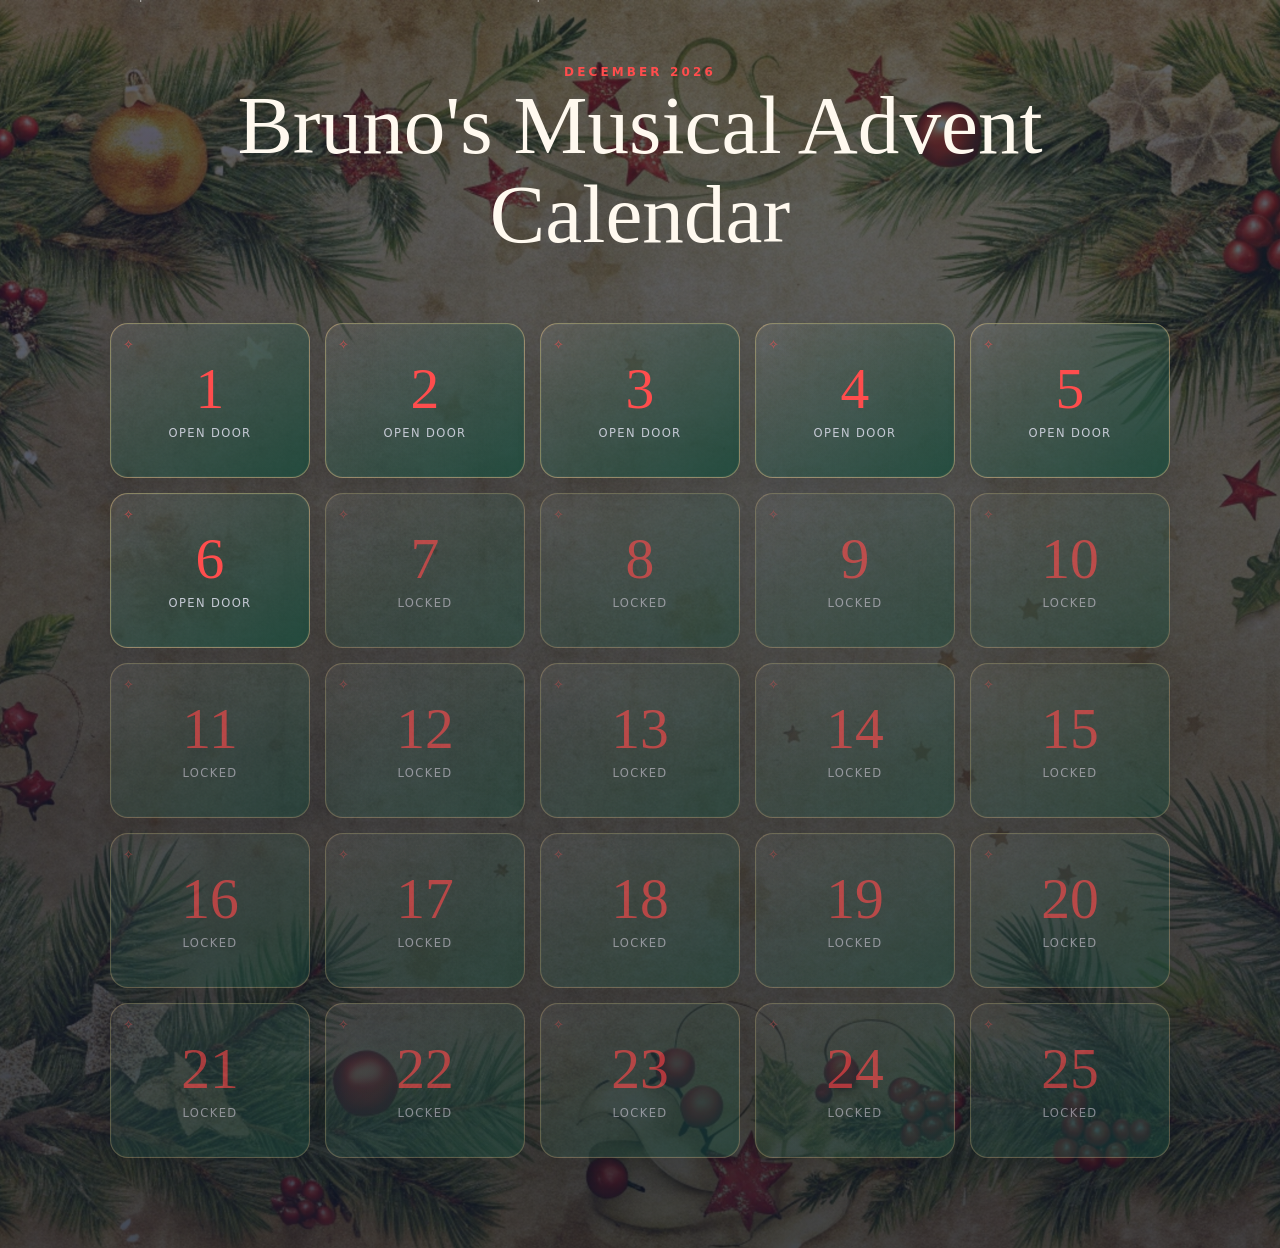
==== commit 3fcc7428: "Remove decorative 'little surprise' footer from Advent calendar" ====
--- a/index.html
+++ b/index.html
@@ -12,7 +12,7 @@
     <header class="masthead"><div class="eyebrow">December 2026</div><h1 id="calendar-title">Musical Advent Calendar</h1><p id="calendar-subtitle" class="subhead hidden"></p></header>
     <section class="calendar-wrap" aria-label="Advent calendar doors">
       <div id="calendar-grid" class="calendar-grid"></div>
-      <p id="calendar-footer" class="calendar-footer">A little surprise behind every door ✨</p>
+      <p id="calendar-footer" class="calendar-footer hidden" aria-live="polite"></p>
     </section>
   </main>
   <dialog id="door-dialog" class="dialog" aria-labelledby="dialog-title">
